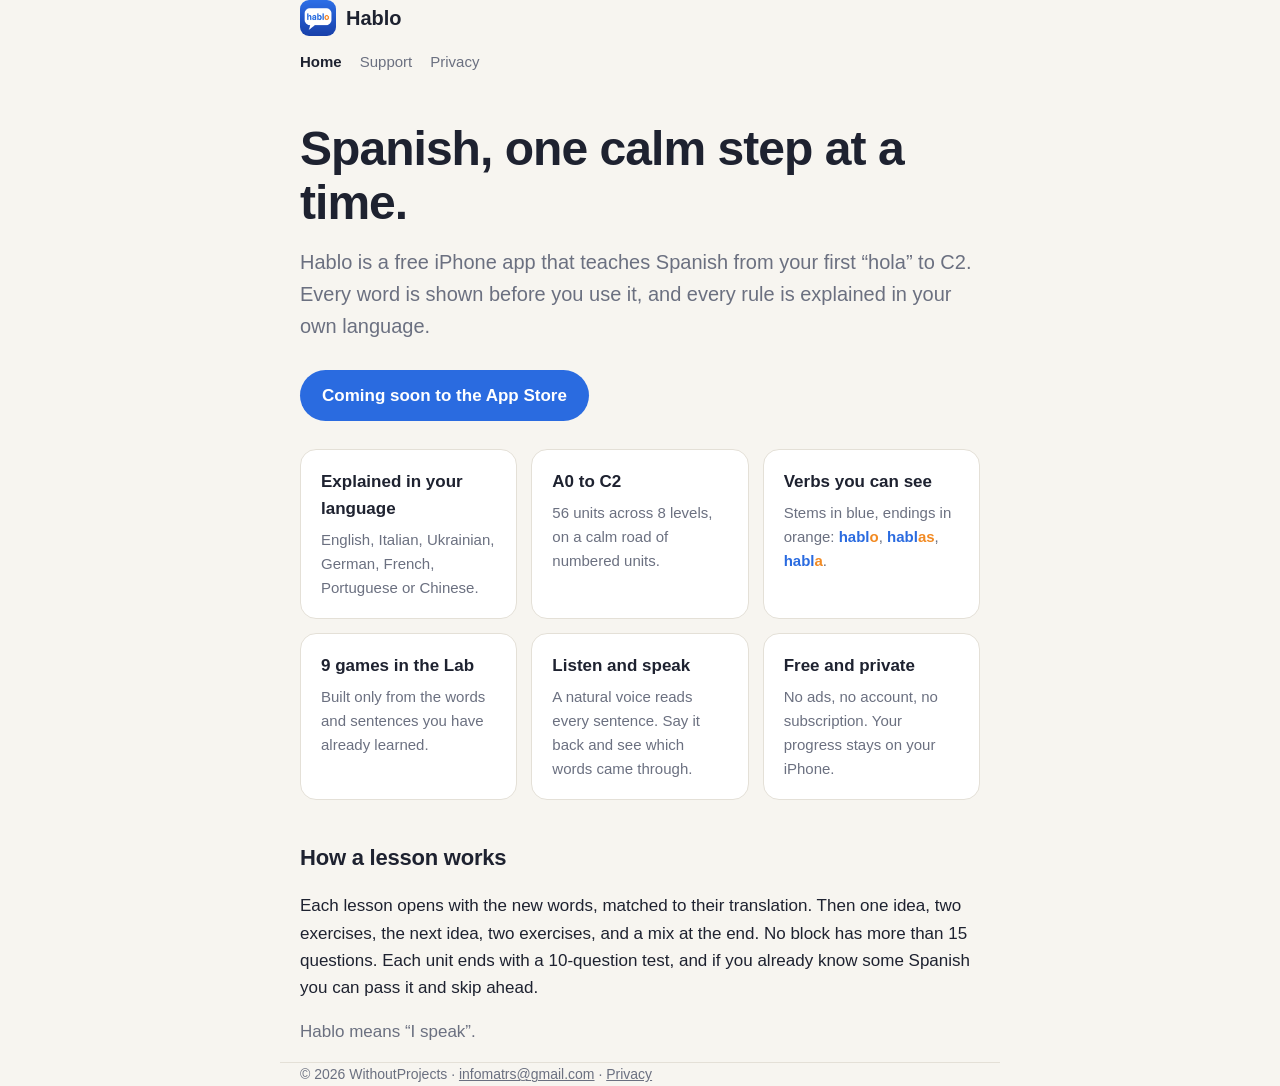
==== docs/index.html @ 0b9a3376 "Hablo website for App Store: home, support and privacy pages (GitHub Pages from docs/) Co-Authored-B" ====
<!doctype html>
<html lang="en"><head><meta charset="utf-8"><meta name="viewport" content="width=device-width,initial-scale=1">
<title>Hablo: Learn Spanish</title><meta name="description" content="Learn Spanish step by step, from A0 to C2, with every rule explained in your own language. Free, no ads, no account.">
<link rel="icon" href="assets/hablo-icon.png"><link rel="stylesheet" href="assets/site.css"></head><body>
<header class="wrap">
<a class="brand" href=""><img src="assets/hablo-icon.png" alt="">Hablo</a>
<nav><a href="" aria-current="page">Home</a><a href="support/">Support</a><a href="privacy/">Privacy</a></nav>
</header>
<main class="wrap">
<h1>Spanish, one calm step at a time.</h1>
<p class="lead">Hablo is a free iPhone app that teaches Spanish from your first “hola” to C2. Every word is shown before you use it, and every rule is explained in your own language.</p>
<p><span class="pill">Coming soon to the App Store</span></p>
<div class="grid">
<div class="card"><h3>Explained in your language</h3><p>English, Italian, Ukrainian, German, French, Portuguese or Chinese.</p></div>
<div class="card"><h3>A0 to C2</h3><p>56 units across 8 levels, on a calm road of numbered units.</p></div>
<div class="card"><h3>Verbs you can see</h3><p>Stems in blue, endings in orange: <span class="stem">habl</span><span class="end">o</span>, <span class="stem">habl</span><span class="end">as</span>, <span class="stem">habl</span><span class="end">a</span>.</p></div>
<div class="card"><h3>9 games in the Lab</h3><p>Built only from the words and sentences you have already learned.</p></div>
<div class="card"><h3>Listen and speak</h3><p>A natural voice reads every sentence. Say it back and see which words came through.</p></div>
<div class="card"><h3>Free and private</h3><p>No ads, no account, no subscription. Your progress stays on your iPhone.</p></div>
</div>
<h2>How a lesson works</h2>
<p>Each lesson opens with the new words, matched to their translation. Then one idea, two exercises, the next idea, two exercises, and a mix at the end. No block has more than 15 questions. Each unit ends with a 10-question test, and if you already know some Spanish you can pass it and skip ahead.</p>
<p class="muted">Hablo means “I speak”.</p>
</main>
<footer class="wrap">© 2026 WithoutProjects · <a href="mailto:infomatrs@gmail.com">infomatrs@gmail.com</a> · <a href="privacy/">Privacy</a></footer>
</body></html>
---- docs/assets/site.css ----
:root{--bg:#F7F5F0;--ink:#1E2230;--muted:#6B7080;--line:#E4E0D7;--blue:#2A6BE0;--orange:#F28A22;--card:#FFFFFF}
@media (prefers-color-scheme:dark){:root{--bg:#16181F;--ink:#ECEAE4;--muted:#A0A4B0;--line:#2C2F39;--blue:#6E9BEF;--orange:#F5A04A;--card:#1E2029}}
*{box-sizing:border-box}
body{margin:0;background:var(--bg);color:var(--ink);font:17px/1.6 -apple-system,BlinkMacSystemFont,"Inter","Segoe UI",Roboto,sans-serif;-webkit-font-smoothing:antialiased}
.wrap{max-width:720px;margin:0 auto;padding:0 20px}
header{padding:28px 0 8px}
.brand{display:flex;align-items:center;gap:10px;text-decoration:none;color:var(--ink);font-weight:700;font-size:20px}
.brand img{width:36px;height:36px;border-radius:9px}
nav{display:flex;gap:18px;margin-top:14px;font-size:15px}
nav a{color:var(--muted);text-decoration:none}
nav a[aria-current]{color:var(--ink);font-weight:600}
h1{font-size:clamp(32px,6vw,48px);line-height:1.12;letter-spacing:-.02em;margin:48px 0 16px}
h2{font-size:22px;margin:40px 0 8px;letter-spacing:-.01em}
h3{font-size:17px;margin:24px 0 4px}
p,li{color:var(--ink)}
.lead{font-size:20px;color:var(--muted);margin:0 0 28px}
.muted{color:var(--muted)}
a{color:var(--blue)}
.stem{color:var(--blue);font-weight:700}.end{color:var(--orange);font-weight:700}
.pill{display:inline-block;background:var(--blue);color:#fff;padding:12px 22px;border-radius:999px;text-decoration:none;font-weight:600}
.grid{display:grid;grid-template-columns:repeat(auto-fit,minmax(200px,1fr));gap:14px;margin:28px 0}
.card{background:var(--card);border:1px solid var(--line);border-radius:16px;padding:18px 20px}
.card h3{margin:0 0 6px}.card p{margin:0;color:var(--muted);font-size:15px}
ul{padding-left:20px}
footer{border-top:1px solid var(--line);margin-top:64px;padding:24px 0 40px;font-size:14px;color:var(--muted)}
footer a{color:var(--muted)}
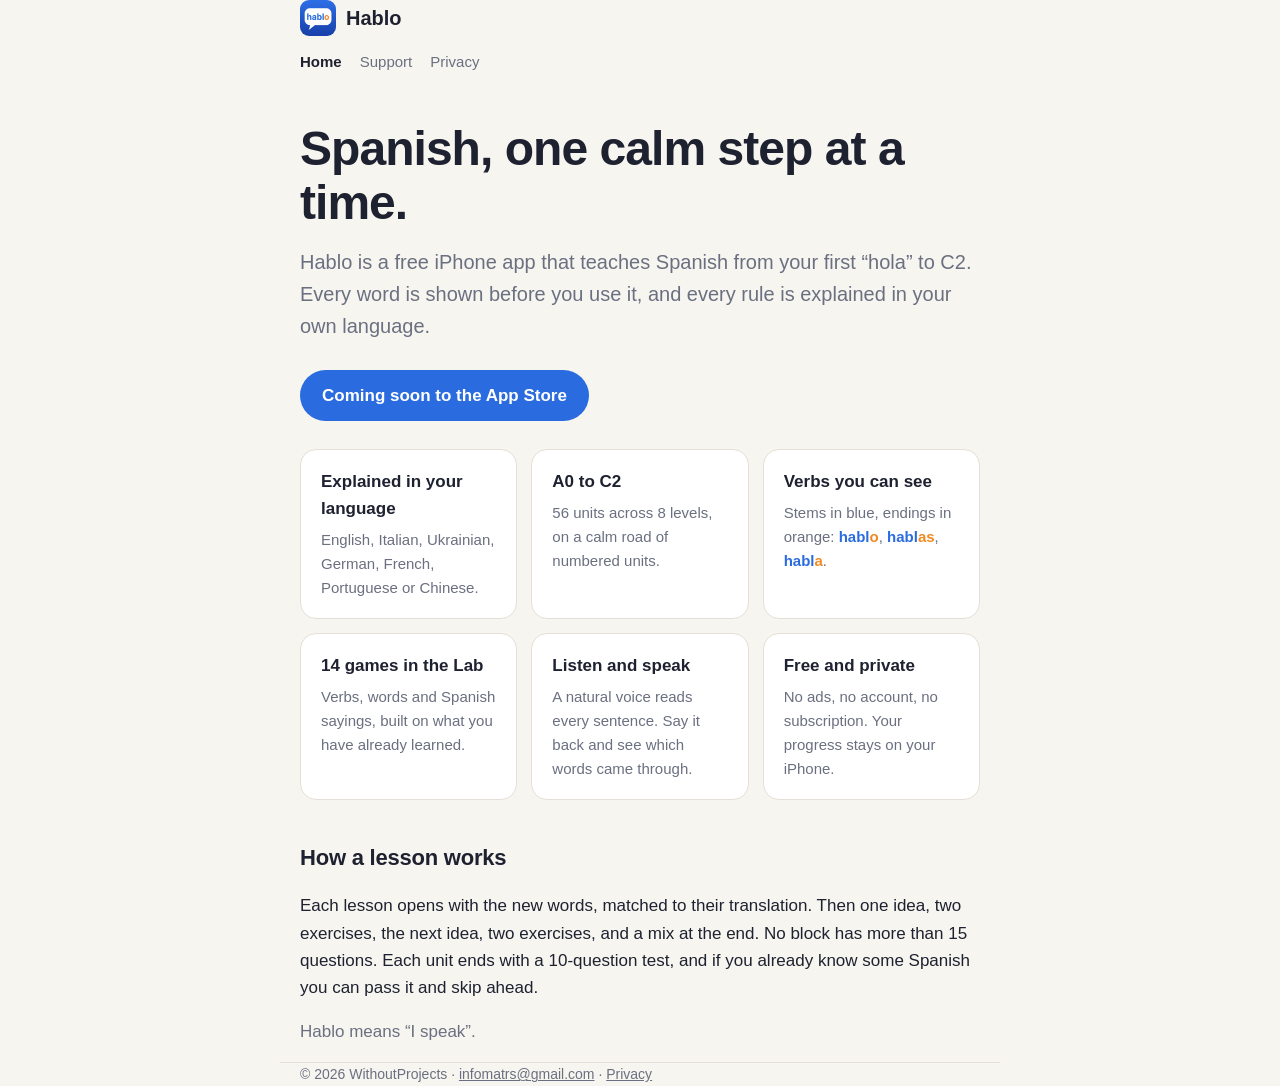
==== commit 0217d829: "Lab: five new games (Carrera de verbos, ¿Qué significa?, ¿El o la?, Contrarios, Termina el refrán) -" ====
--- a/docs/index.html
+++ b/docs/index.html
@@ -14,7 +14,7 @@
 <div class="card"><h3>Explained in your language</h3><p>English, Italian, Ukrainian, German, French, Portuguese or Chinese.</p></div>
 <div class="card"><h3>A0 to C2</h3><p>56 units across 8 levels, on a calm road of numbered units.</p></div>
 <div class="card"><h3>Verbs you can see</h3><p>Stems in blue, endings in orange: <span class="stem">habl</span><span class="end">o</span>, <span class="stem">habl</span><span class="end">as</span>, <span class="stem">habl</span><span class="end">a</span>.</p></div>
-<div class="card"><h3>9 games in the Lab</h3><p>Built only from the words and sentences you have already learned.</p></div>
+<div class="card"><h3>14 games in the Lab</h3><p>Verbs, words and Spanish sayings, built on what you have already learned.</p></div>
 <div class="card"><h3>Listen and speak</h3><p>A natural voice reads every sentence. Say it back and see which words came through.</p></div>
 <div class="card"><h3>Free and private</h3><p>No ads, no account, no subscription. Your progress stays on your iPhone.</p></div>
 </div>
